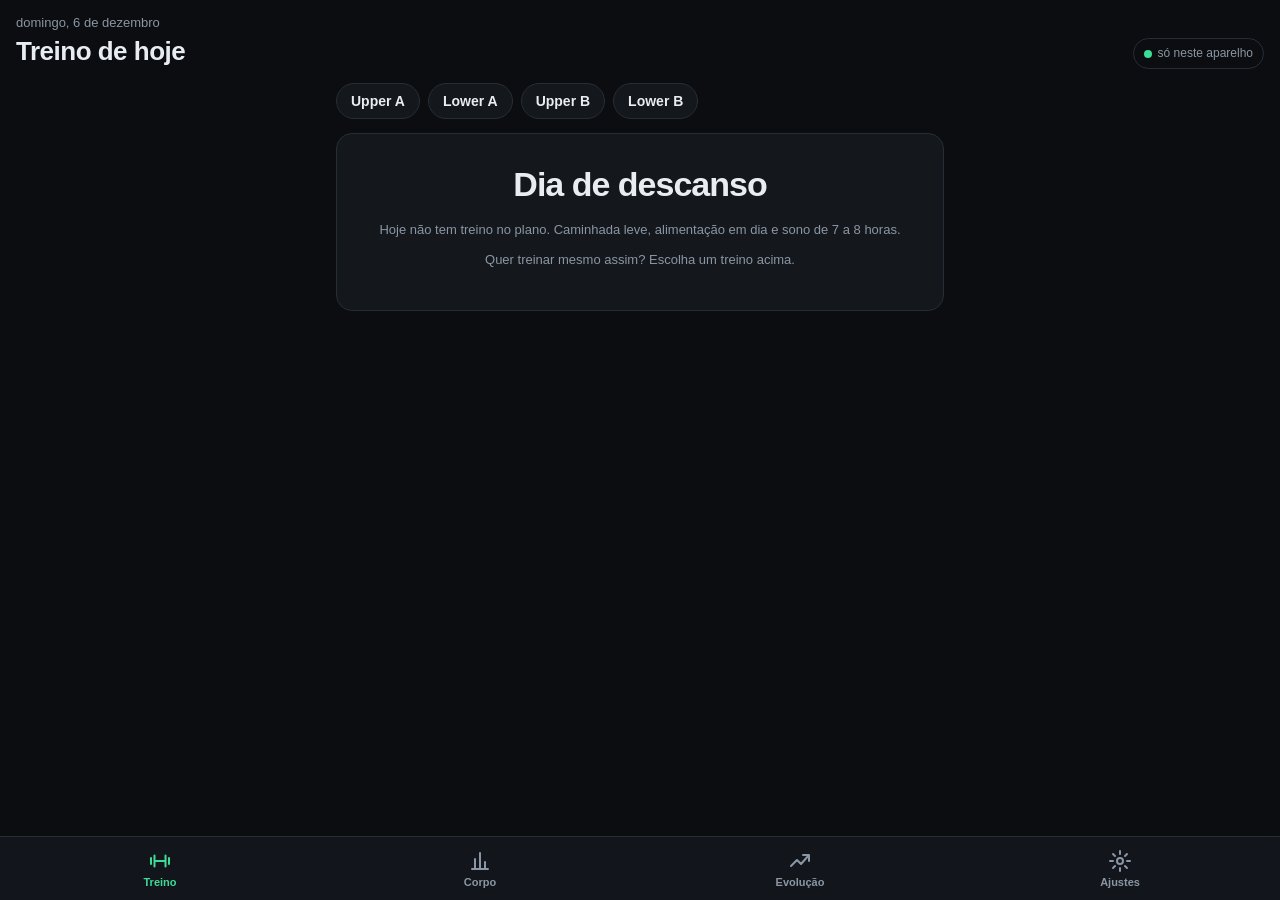
==== index.html @ 50336a6f "App de treino Upper/Lower (PWA) Co-Authored-By: Claude Sonnet 5.5 <noreply@anthropic.com>" ====
<!doctype html>
<html lang="pt-BR">
<head>
<meta charset="utf-8">
<meta name="viewport" content="width=device-width, initial-scale=1, viewport-fit=cover">
<title>Treino</title>
<meta name="theme-color" content="#0b0d10">
<meta name="apple-mobile-web-app-capable" content="yes">
<meta name="mobile-web-app-capable" content="yes">
<meta name="apple-mobile-web-app-status-bar-style" content="black-translucent">
<meta name="apple-mobile-web-app-title" content="Treino">
<link rel="manifest" href="manifest.webmanifest">
<link rel="apple-touch-icon" href="icon-180.png">
<link rel="icon" href="icon-192.png">
<link rel="stylesheet" href="style.css">
</head>
<body>
<header id="top">
  <div>
    <div id="hdate" class="muted"></div>
    <h1 id="htitle">Treino</h1>
  </div>
  <div id="status" class="status" title="Sincronização"><span class="dot"></span><span id="stxt"></span></div>
</header>
<main id="view"></main>
<div id="timer" class="timer" hidden>
  <div class="tleft"><div id="tlabel" class="muted">Descanso</div><div id="tclock">0:00</div></div>
  <div class="tbtns"><button id="tplus" class="ghost">+15s</button><button id="tskip" class="ghost">Pular</button></div>
  <div id="tbar" class="tbar"></div>
</div>
<nav id="tabs">
  <button data-tab="hoje" class="on"><svg viewBox="0 0 24 24"><path d="M6.5 6.5v11M17.5 6.5v11M3 9v6M21 9v6M6.5 12h11"/></svg>Treino</button>
  <button data-tab="corpo"><svg viewBox="0 0 24 24"><path d="M4 20h16M7 20V10M12 20V4M17 20v-7"/></svg>Corpo</button>
  <button data-tab="progresso"><svg viewBox="0 0 24 24"><path d="M3 17l6-6 4 4 8-9M15 6h6v6"/></svg>Evolução</button>
  <button data-tab="config"><svg viewBox="0 0 24 24"><circle cx="12" cy="12" r="3"/><path d="M12 2v3M12 19v3M2 12h3M19 12h3M5 5l2 2M17 17l2 2M19 5l-2 2M7 17l-2 2"/></svg>Ajustes</button>
</nav>
<script src="plan.js"></script>
<script src="app.js"></script>
</body>
</html>
---- style.css ----
:root{
  --bg:#0b0d10;--surface:#14181d;--surface2:#1b2128;--line:#262e37;
  --text:#e8edf2;--muted:#8a96a3;--accent:#3ddc97;--accent-ink:#06210f;--blue:#4da3ff;--warn:#ffb454;--danger:#ff6b6b;
  --tabh:64px;
}
*{box-sizing:border-box;-webkit-tap-highlight-color:transparent}
html,body{margin:0;background:var(--bg);color:var(--text);font-family:-apple-system,BlinkMacSystemFont,"SF Pro Text","Segoe UI",Roboto,sans-serif;font-size:16px;line-height:1.35}
body{padding-top:env(safe-area-inset-top);padding-bottom:calc(var(--tabh) + env(safe-area-inset-bottom) + 12px);min-height:100vh}
.muted{color:var(--muted);font-size:13px}
header#top{display:flex;justify-content:space-between;align-items:flex-end;padding:14px 16px 8px}
h1{margin:2px 0 0;font-size:26px;letter-spacing:-.5px}
h2{font-size:15px;margin:22px 0 8px;color:var(--muted);text-transform:uppercase;letter-spacing:.08em;font-weight:600}
main{padding:0 16px;max-width:640px;margin:0 auto}
.status{display:flex;align-items:center;gap:6px;font-size:12px;color:var(--muted);padding:6px 10px;border:1px solid var(--line);border-radius:99px}
.dot{width:8px;height:8px;border-radius:50%;background:var(--accent)}
.status.off .dot{background:var(--warn)}
.status.pend .dot{background:var(--blue)}
.card{background:var(--surface);border:1px solid var(--line);border-radius:16px;padding:14px;margin:10px 0}
.chips{display:flex;gap:8px;overflow-x:auto;padding:6px 0 4px;scrollbar-width:none}
.chips::-webkit-scrollbar{display:none}
.chip{flex:0 0 auto;background:var(--surface);border:1px solid var(--line);color:var(--text);border-radius:99px;padding:9px 14px;font-size:14px;font-weight:600}
.chip.on{background:var(--accent);color:var(--accent-ink);border-color:var(--accent)}
.chip small{font-weight:500;opacity:.7;margin-left:4px}
.banner{background:var(--surface2);border:1px solid var(--line);border-left:3px solid var(--accent);border-radius:12px;padding:10px 12px;margin:8px 0;font-size:14px}
.banner.warn{border-left-color:var(--warn)}
.exh{display:flex;justify-content:space-between;gap:10px;align-items:flex-start}
.exn{font-size:17px;font-weight:650}
.exm{font-size:13px;color:var(--muted);margin-top:2px}
.info{flex:0 0 auto;width:40px;height:40px;border-radius:12px;border:1px solid var(--line);background:var(--surface2);color:var(--blue);display:grid;place-items:center;font-size:18px;font-weight:700}
.media{display:none;margin:12px 0 4px}
.media.open{display:block}
.imgs{display:grid;grid-template-columns:1fr 1fr;gap:8px}
.imgs img{width:100%;aspect-ratio:4/3;object-fit:cover;border-radius:10px;background:var(--surface2);border:1px solid var(--line)}
.cues{margin:10px 0 6px;padding-left:18px;font-size:14px;color:#cfd7df}
.cues li{margin:3px 0}
.vid{display:flex;align-items:center;justify-content:center;gap:8px;height:46px;border-radius:12px;background:var(--surface2);border:1px solid var(--line);color:var(--text);text-decoration:none;font-weight:600;font-size:15px;margin-top:8px}
.credit{font-size:11px;color:var(--muted);margin-top:8px}
.hint{font-size:13px;color:var(--warn);margin:8px 0 0}
.sets{margin-top:10px}
.srow{display:grid;grid-template-columns:28px 1fr 1fr 52px;gap:8px;align-items:center;margin:6px 0}
.srow .n{color:var(--muted);font-weight:700;text-align:center}
.srow.head{font-size:11px;color:var(--muted);text-transform:uppercase;letter-spacing:.06em;margin-bottom:0}
.srow.head span{text-align:center}
input[type=number],input[type=text],input[type=url],input[type=password],input[type=date],select{
  width:100%;height:48px;background:var(--surface2);border:1px solid var(--line);border-radius:12px;color:var(--text);
  font-size:18px;text-align:center;padding:0 8px;font-family:inherit;appearance:none;-webkit-appearance:none}
input[type=text],input[type=url],input[type=password],select{text-align:left;font-size:16px;padding:0 12px}
input::placeholder{color:#55616e}
input:focus,select:focus{outline:2px solid var(--blue);outline-offset:0}
.ck{height:48px;border-radius:12px;border:1px solid var(--line);background:var(--surface2);color:var(--muted);font-size:22px}
.srow.done .ck{background:var(--accent);border-color:var(--accent);color:var(--accent-ink)}
.srow.done input{border-color:#245a41}
button{font-family:inherit;cursor:pointer}
.btn{width:100%;height:50px;border:0;border-radius:14px;background:var(--accent);color:var(--accent-ink);font-size:16px;font-weight:700}
.btn.sec{background:var(--surface2);color:var(--text);border:1px solid var(--line)}
.btn+.btn{margin-top:10px}
.ghost{background:transparent;border:1px solid var(--line);color:var(--text);border-radius:10px;height:38px;padding:0 12px;font-size:14px;font-weight:600}
.row{display:flex;gap:10px;align-items:center}
.row>*{flex:1}
label{display:block;font-size:13px;color:var(--muted);margin:12px 0 6px}
.big{font-size:34px;font-weight:700;letter-spacing:-1px}
.grid2{display:grid;grid-template-columns:1fr 1fr;gap:10px}
.stat{background:var(--surface);border:1px solid var(--line);border-radius:14px;padding:12px}
.stat .v{font-size:24px;font-weight:700}
.up{color:var(--accent)}.down{color:var(--warn)}
.list .it{display:flex;justify-content:space-between;padding:11px 0;border-bottom:1px solid var(--line);font-size:15px}
.list .it:last-child{border-bottom:0}
svg.chart{width:100%;height:auto;display:block}
.timer{position:fixed;left:12px;right:12px;bottom:calc(var(--tabh) + env(safe-area-inset-bottom) + 8px);background:#0f2a1f;border:1px solid #1f6b47;border-radius:16px;padding:10px 12px;display:flex;justify-content:space-between;align-items:center;overflow:hidden;z-index:20;max-width:616px;margin:0 auto}
.timer[hidden]{display:none}
#tclock{font-size:26px;font-weight:700;font-variant-numeric:tabular-nums}
.tbtns{display:flex;gap:8px}
.tbar{position:absolute;left:0;bottom:0;height:3px;background:var(--accent);width:100%;transform-origin:left}
nav#tabs{position:fixed;left:0;right:0;bottom:0;height:calc(var(--tabh) + env(safe-area-inset-bottom));padding-bottom:env(safe-area-inset-bottom);background:rgba(20,24,29,.94);backdrop-filter:blur(14px);-webkit-backdrop-filter:blur(14px);border-top:1px solid var(--line);display:flex;z-index:30}
nav#tabs button{flex:1;background:none;border:0;color:var(--muted);font-size:11px;font-weight:600;display:flex;flex-direction:column;align-items:center;justify-content:center;gap:3px}
nav#tabs button.on{color:var(--accent)}
nav#tabs svg{width:24px;height:24px;fill:none;stroke:currentColor;stroke-width:2;stroke-linecap:round;stroke-linejoin:round}
.small{font-size:13px;color:var(--muted)}
details{margin:10px 0}
summary{cursor:pointer;font-weight:600;padding:8px 0}
ol,ul.plain{padding-left:20px;font-size:14px;color:#cfd7df}
.rest{text-align:center;padding:28px 10px}
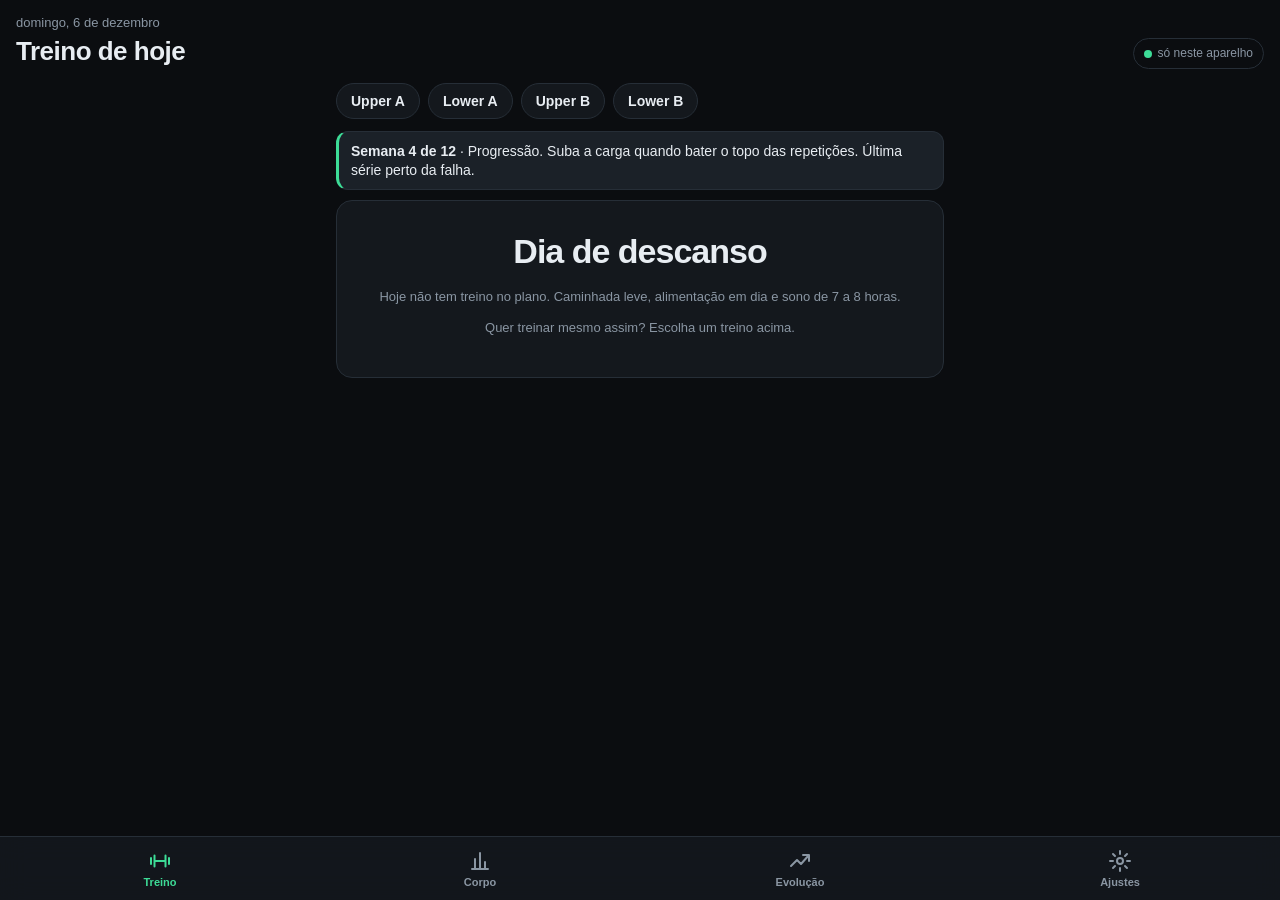
==== commit 15026b7c: "Seguranca (CSP, pull por POST), cache atomico e fases do ciclo de 12 semanas Co-Authored-By: Claude " ====
--- a/index.html
+++ b/index.html
@@ -4,6 +4,8 @@
 <meta charset="utf-8">
 <meta name="viewport" content="width=device-width, initial-scale=1, viewport-fit=cover">
 <title>Treino</title>
+<meta http-equiv="Content-Security-Policy" content="default-src 'none'; script-src 'self'; style-src 'self' 'unsafe-inline'; img-src 'self' data: https://raw.githubusercontent.com; connect-src 'self' https://script.google.com https://script.googleusercontent.com; manifest-src 'self'; worker-src 'self'; base-uri 'none'; form-action 'none'">
+<meta name="referrer" content="no-referrer">
 <meta name="theme-color" content="#0b0d10">
 <meta name="apple-mobile-web-app-capable" content="yes">
 <meta name="mobile-web-app-capable" content="yes">
